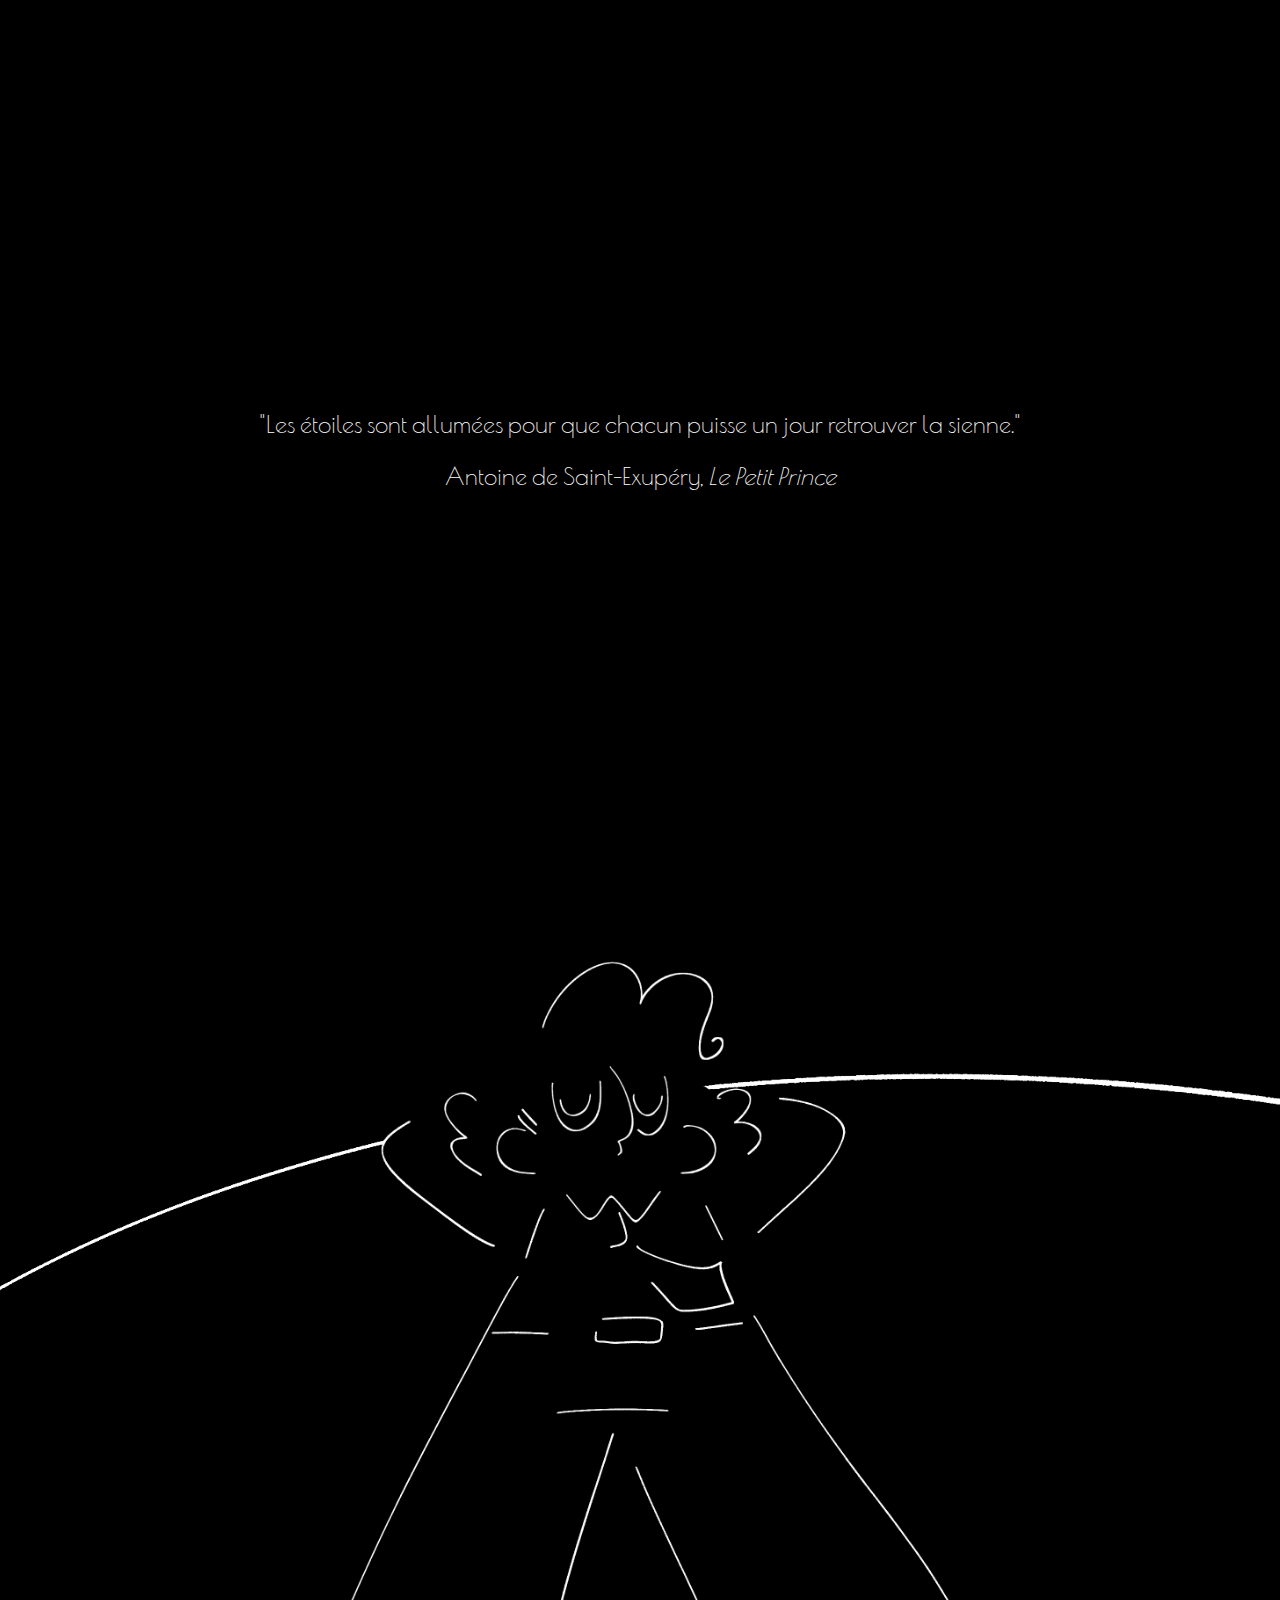
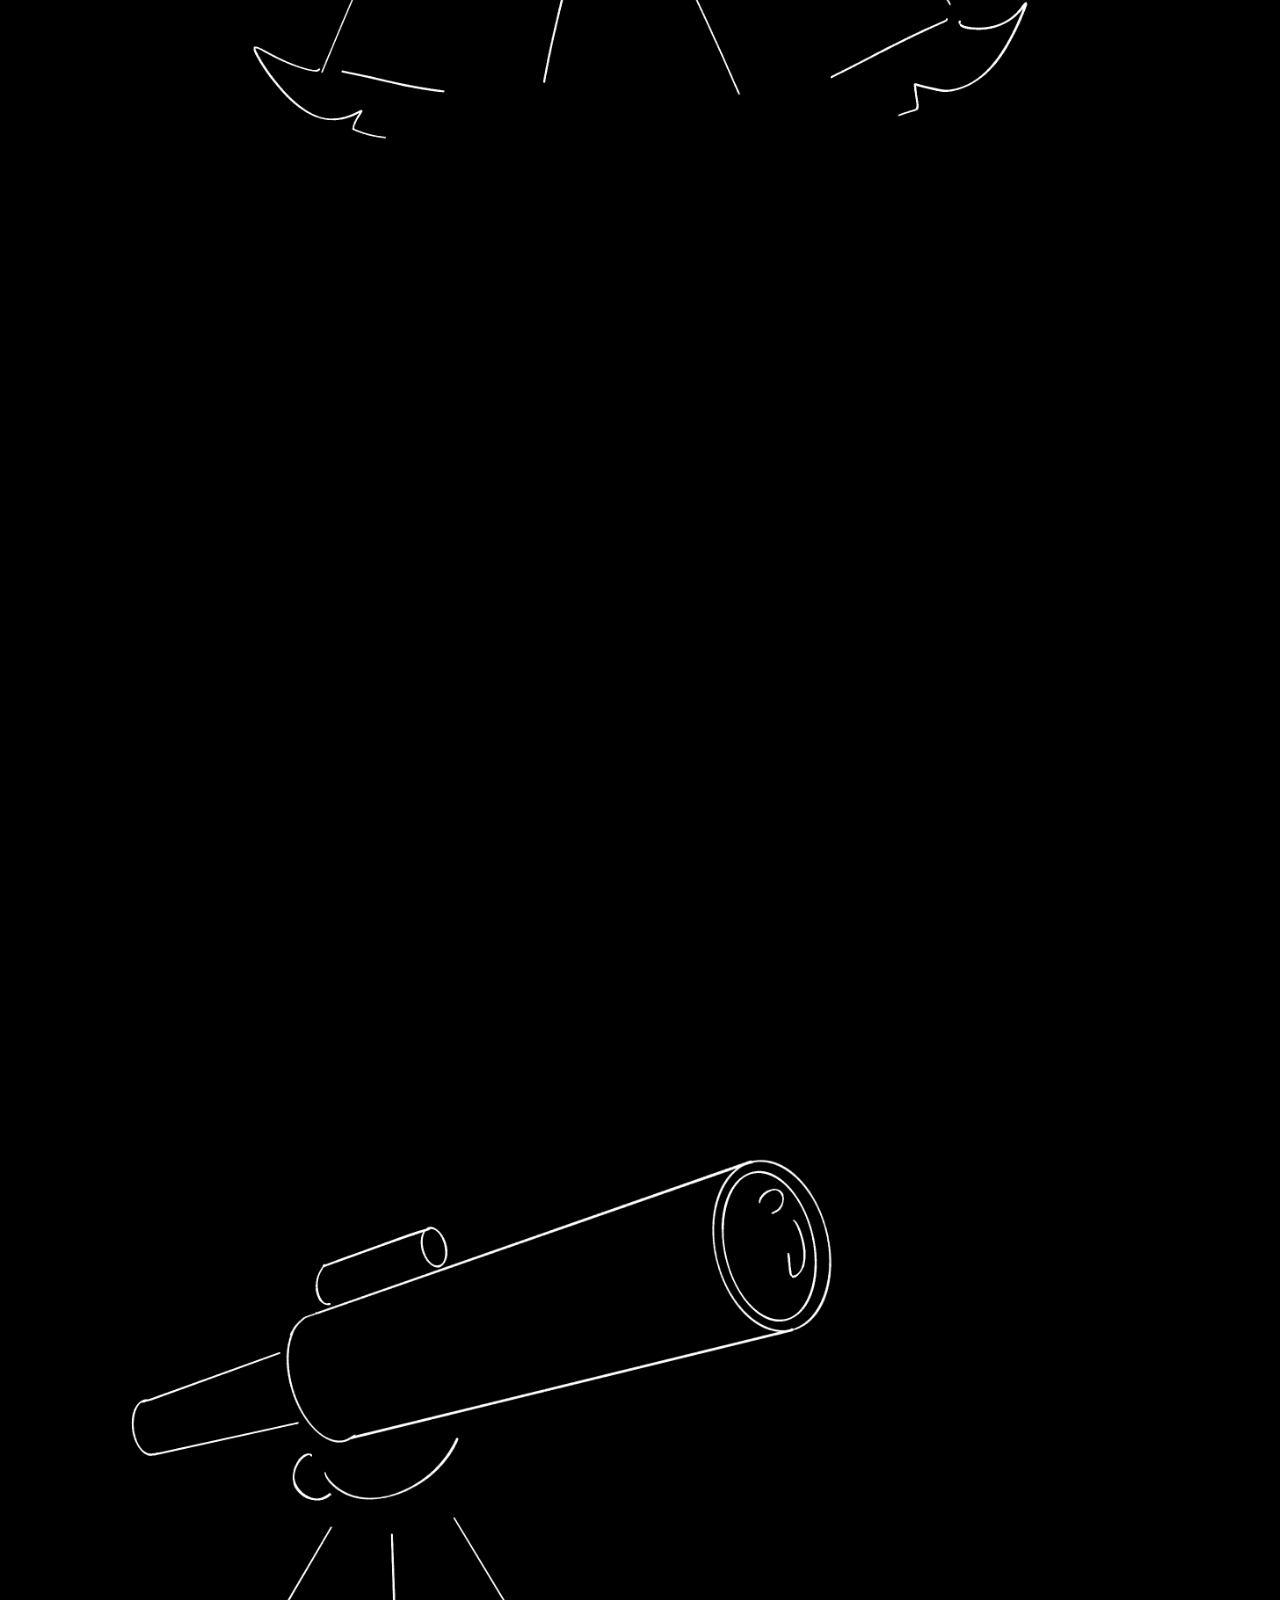
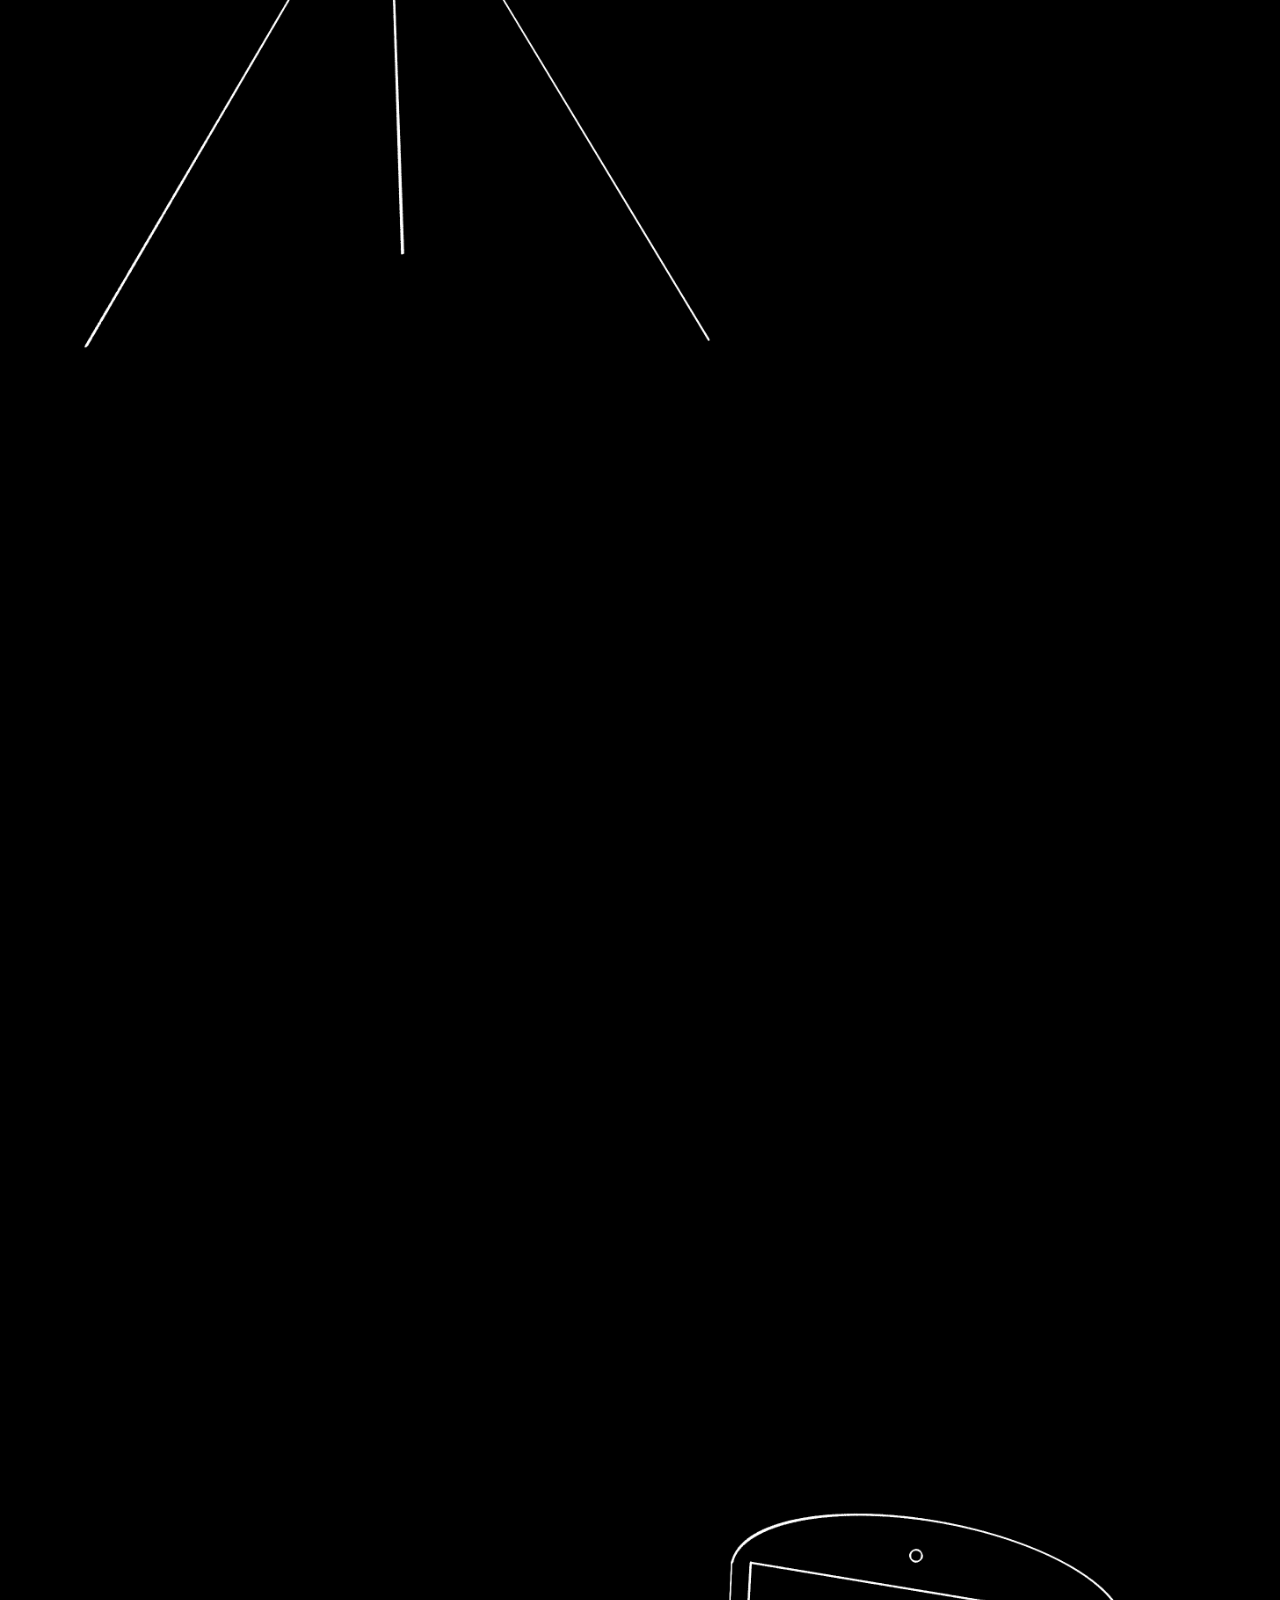
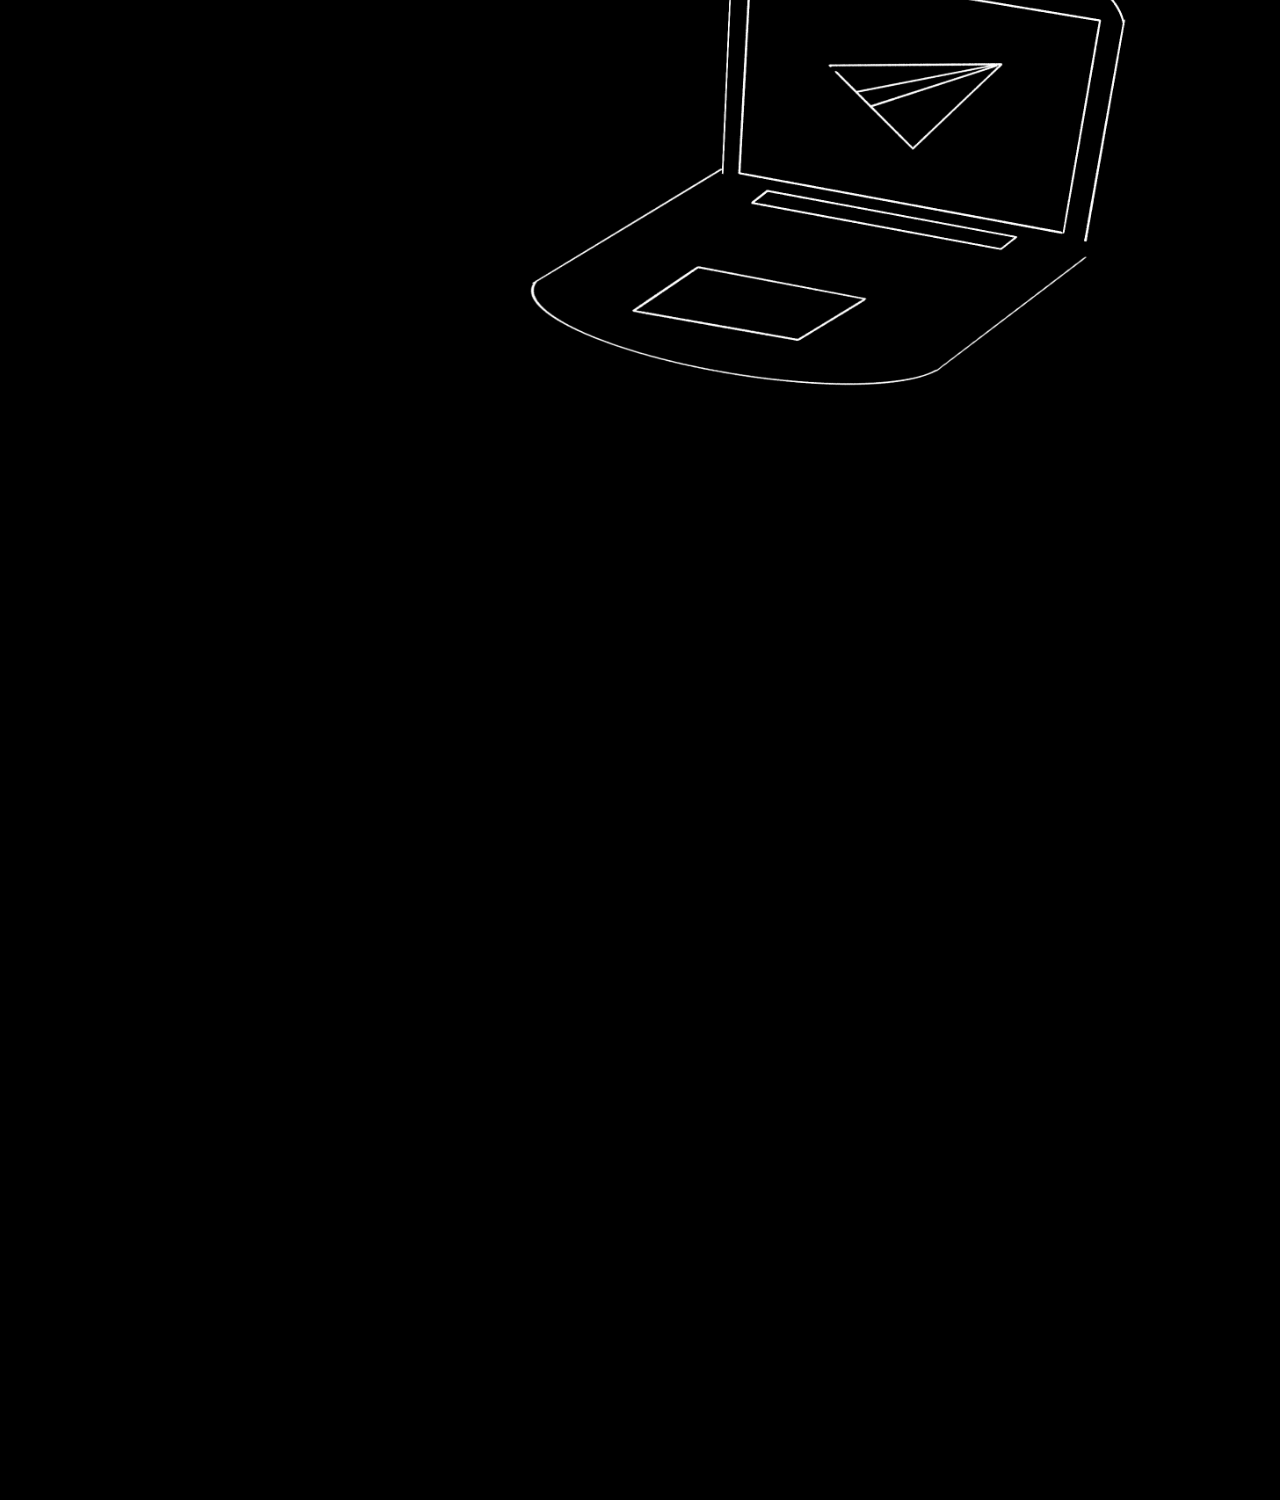
==== index.html @ 9668d1cc "initial commit" ====
<!DOCTYPE html>
<html lang="fr">

<head>
    <meta charset="UTF-8">
    <meta name="viewport" content="width=device-width, initial-scale=1.0">
    <title>Noor Da Silva - Porfolio</title>
    <link rel="preconnect" href="https://fonts.googleapis.com">
    <link rel="preconnect" href="https://fonts.gstatic.com" crossorigin>
    <link
        href="https://fonts.googleapis.com/css2?family=Poiret+One&family=Raleway:ital,wght@0,100..900;1,100..900&display=swap"
        rel="stylesheet">
    <link rel="stylesheet" href="styles.css">
</head>

<body>
    <div class="loader">
        <blockquote>
            <p>"Les étoiles sont allumées pour que chacun puisse un jour retrouver la sienne."</p>
            <p>Antoine de Saint-Exupéry, <cite>Le Petit Prince</cite></p>
        </blockquote>
    </div>

    <header id="title">
        <p>Noor Da Silva</p>
        <svg width="1366" height="386" viewBox="0 0 1366 386" fill="none" xmlns="http://www.w3.org/2000/svg">
            <path d="M52.4237 0V12M57 5.92593H48" stroke="#E9C758" stroke-width="2" />
            <path d="M79.3559 329V352M83.5 340.358H75" stroke="#E9C758" stroke-width="2" />
            <path d="M209.37 104.198L213.346 126.852M215 114.5L207.5 116" stroke="#E9C758" stroke-width="2" />
            <path d="M7.30639 185.224L5.5366 197.754M11.1417 192.077L1.8801 190.769" stroke="#E9C758"
                stroke-width="2" />
            <path d="M571.869 352.562L570.322 358.952M573.506 356.299L568.783 355.156" stroke="#E9C758"
                stroke-width="2" />
            <path
                d="M1151.68 87.353L1147.85 98.7925M1147.85 98.7925L1143.93 110.518M1147.85 98.7925L1159.43 102.666M1147.85 98.7925L1136.67 95.0478M1144.5 90.5L1151.5 106.5M1140.11 102.258L1156 95"
                stroke="#E9C758" stroke-width="2" />
            <path d="M536.455 94.3866L535.407 106.341M540.496 100.69L531.531 99.9033" stroke="#E9C758"
                stroke-width="2" />
            <path d="M559.949 71V79M563 74.9506H557" stroke="#E9C758" stroke-width="2" />
            <path d="M715.025 61.1369L717.76 72.9693M720.751 65.9686L712.146 67.9579" stroke="#E9C758"
                stroke-width="2" />
            <path d="M790.087 190.675L793.734 213.384M796.473 201.153L786.6 202.739" stroke="#E9C758"
                stroke-width="2" />
            <path d="M874.407 89V104M880 96.4074H869" stroke="#E9C758" stroke-width="2" />
            <path d="M712.932 349V360M717 354.432H709" stroke="#E9C758" stroke-width="2" />
            <path d="M694.322 175.026L692.608 182.321M696.173 179.262L690.868 178.016" stroke="#E9C758"
                stroke-width="2" />
            <path d="M1156.45 286.361L1160.41 297.689M1162.72 290.445L1154.23 293.415" stroke="#E9C758"
                stroke-width="2" />
            <path d="M1204.42 340V352M1209 345.926H1200" stroke="#E9C758" stroke-width="2" />
            <path d="M1043.42 374V386M1048 379.926H1039" stroke="#E9C758" stroke-width="2" />
            <path d="M635.86 310.031L636.988 322.982M640.976 316.03L632.01 316.811" stroke="#E9C758" stroke-width="2" />
            <path d="M1150.46 138V145M1153 141.457H1148" stroke="#E9C758" stroke-width="2" />
            <path d="M1041.16 90.2145L1037.69 102.745M1043.86 97.6214L1035.18 95.2239" stroke="#E9C758"
                stroke-width="2" />
            <path d="M404.915 292V306M410 298.914H400" stroke="#E9C758" stroke-width="2" />
            <path d="M393.458 41V34M396 37.5432H391" stroke="#E9C758" stroke-width="2" />
            <path d="M369.729 205.16L370.426 216.084M374.146 210.295L366.136 210.806" stroke="#E9C758"
                stroke-width="2" />
            <path d="M1022.53 232V237M1021 234.469H1024" stroke="#E9C758" stroke-width="2" />
            <path d="M251.458 105V112M254 108.457H249" stroke="#E9C758" stroke-width="2" />
            <path d="M909.576 139V126M905 132.58H914" stroke="#E9C758" stroke-width="2" />
            <path d="M1270.68 120.378L1266.46 132.672M1264.27 124.962L1272.78 127.887" stroke="#E9C758"
                stroke-width="2" />
            <path d="M270.783 344.072L270.276 354.059M266.47 348.798L274.46 349.203" stroke="#E9C758"
                stroke-width="2" />
            <path d="M922.915 363V386M928 374.358H918" stroke="#E9C758" stroke-width="2" />
            <path d="M172.537 220L172.276 234.997M178.001 227.503L167.002 227.312" stroke="#E9C758" stroke-width="2" />
            <path d="M819.859 245.103L816.775 255.661M822.24 251.457L814.561 249.214" stroke="#E9C758"
                stroke-width="2" />
            <path d="M1363.36 223.108L1361.55 229.87M1364.93 227.105L1360.1 225.812" stroke="#E9C758"
                stroke-width="2" />
            <path d="M1284.25 353.074L1287.11 362.032M1289.03 356.424L1282.41 358.535" stroke="#E9C758"
                stroke-width="2" />
            <path d="M1200.8 215.47L1199.51 222.367M1202.75 219.362L1197.65 218.406" stroke="#E9C758"
                stroke-width="2" />
            <line x1="57.997" y1="30.9233" x2="79.997" y2="316.923" stroke="white" stroke-width="2" />
            <line x1="66.5866" y1="11.1902" x2="193.587" y2="103.19" stroke="white" stroke-width="2" />
            <line x1="197.294" y1="130.956" x2="15.2941" y2="186.956" stroke="white" stroke-width="2" />
            <line x1="238.824" y1="122.567" x2="176.824" y2="212.567" stroke="white" stroke-width="2" />
            <line x1="892.824" y1="145.567" x2="830.823" y2="235.567" stroke="white" stroke-width="2" />
            <line x1="181.791" y1="237.388" x2="260.791" y2="339.388" stroke="white" stroke-width="2" />
            <line x1="835.791" y1="260.388" x2="914.791" y2="362.388" stroke="white" stroke-width="2" />
            <line x1="361.805" y1="226.593" x2="277.805" y2="340.593" stroke="white" stroke-width="2" />
            <line x1="1015.81" y1="249.593" x2="931.805" y2="363.593" stroke="white" stroke-width="2" />
            <line x1="267.675" y1="114.262" x2="360.675" y2="199.262" stroke="white" stroke-width="2" />
            <line x1="921.675" y1="137.262" x2="1014.67" y2="222.262" stroke="white" stroke-width="2" />
            <line x1="394.999" y1="51.9564" x2="404.999" y2="280.956" stroke="white" stroke-width="2" />
            <line x1="400.39" y1="40.0793" x2="525.39" y2="93.0793" stroke="white" stroke-width="2" />
            <line x1="380.434" y1="203.176" x2="524.434" y2="104.176" stroke="white" stroke-width="2" />
            <line x1="381.594" y1="215.196" x2="565.594" y2="351.196" stroke="white" stroke-width="2" />
            <line x1="636" y1="295" x2="636" y2="71" stroke="white" stroke-width="2" />
            <line x1="571.969" y1="74.0005" x2="699.969" y2="70.0005" stroke="white" stroke-width="2" />
            <line x1="712" y1="339.984" x2="716" y2="81.9845" stroke="white" stroke-width="2" />
            <line x1="732.144" y1="74.0104" x2="863.144" y2="93.0104" stroke="white" stroke-width="2" />
            <line x1="704.228" y1="181.026" x2="781.228" y2="199.026" stroke="white" stroke-width="2" />
            <line x1="1042" y1="110.004" x2="1041" y2="363.004" stroke="white" stroke-width="2" />
            <line x1="1056.83" y1="373.014" x2="1187.83" y2="351.014" stroke="white" stroke-width="2" />
            <line x1="1157" y1="281.057" x2="1150" y2="158.057" stroke="white" stroke-width="2" />
            <line x1="1280.15" y1="345.523" x2="1207.15" y2="226.523" stroke="white" stroke-width="2" />
            <line x1="1206.21" y1="207.385" x2="1259.21" y2="139.385" stroke="white" stroke-width="2" />
            <line x1="1281.75" y1="132.343" x2="1356.75" y2="218.343" stroke="white" stroke-width="2" />
            <line x1="1360.86" y1="239.504" x2="1294.86" y2="352.504" stroke="white" stroke-width="2" />
        </svg>
        <h1 class="sr-only">Portfolio</h1>
    </header>

    <div class="offset"></div>

    <div class="hill">
        <section id="about">
            <a href="about.html">
                <div class="container about">
                    <div class="hover">
                        <h2>À propos</h2>
                    </div>
                    <img src="img/about.png" alt="">
                </div>
            </a>
        </section>
    </div>

    <div class="offset"></div>


    <section id="projects" class="left">
        <a href="projets.html">
            <div class="container projects">
                <div class="hover">
                    <h2>Projets</h2>
                </div>
                <img src="img/projects.png" alt="">
            </div>
        </a>
    </section>

    <div class="offset"></div>

    <section id="contact" class="right">
        <a href="contact.html">
            <div class="container contact">
                <div class="hover">
                    <h2>Contact</h2>
                </div>
                <img src="img/contact.png" alt="">
            </div>
        </a>
    </section>

    <div class="offset"></div>


    <script src="script.js"></script>
</body>

</html>
---- styles.css ----
*,
*::before,
*::after {
    box-sizing: border-box;
}

.sr-only {
  border: 0 !important;
  clip: rect(1px, 1px, 1px, 1px) !important;
  -webkit-clip-path: inset(50%) !important;
    clip-path: inset(50%) !important;
  height: 1px !important;
  margin: -1px !important;
  overflow: hidden !important;
  padding: 0 !important;
  position: absolute !important;
  width: 1px !important;
  white-space: nowrap !important;
}

body {
    background-color: black;
    color: white;
    margin: 0;
    padding: 0;
    font-family: "Raleway", serif;
}

h1,
h2,
h3,
h4,
h5,
h6 {
    margin: 0;
    font-family: 'Poiret One', sans-serif;
    color: #E9C758;
}

a {
    text-decoration: none;
    display: block;
}

.loader {
    background-color: black;
    position: fixed;
    height: 100vh;
    width: 100vw;
    display: flex;
    justify-content: center;
    align-items: center;
    z-index: 1000;
    transition: opacity 0.5s ease;
    font-family: 'Poiret One', sans-serif;
    font-size: 1.5rem;
    text-align: center;
}

header {
    display: flex;
    justify-content: center;
    align-items: center;
    flex-direction: column;
    position: fixed;
    z-index: -2;
    top: 0;
    width: 100%;
    height: 100vh;
    transition: top 1.5s ease;
}

header p {
    font-family: 'Poiret One', sans-serif;
    font-size: 2rem;
    text-align: center;
    position: absolute;
    top: 0;
}

.offset {
    height: 100vh;
}

.hill {
    position: relative;
    background-image: url(img/hill.png);
    background-repeat: no-repeat;
    background-size: cover;
    width: 100vw;
    height: 100vh;
}

svg {
    margin: auto;
    width: 100%;
    height: 100%;
}

section {
    height: 100vh;
    display: flex;
    justify-content: center;
    align-items: center;
    pointer-events: none;
}

.left {
    justify-content: flex-start;
}

.right {
    justify-content: flex-end;
}

.container {
    position: relative;
    width: 100%;
    height: 100vh;
    display: flex;
    pointer-events: visible;
}

.hover {
    position: absolute;
    top: 50%;
    left: 50%;
    transform: translate(-50%, -50%);

    display: flex;
    flex-direction: column;
    justify-content: center;
    align-items: center;

    background-color: rgba(233, 199, 88, 0.75);
    border-radius: 100%;
    height: 300px;
    width: 300px;

    opacity: 0;
    transition: opacity 0.5s;
}

.hover:hover {
    opacity: 1;
}

.hover h2 {
    color: black;
    filter: blur(0px);
}


img {
    width: 100%;
    height: 100%;
    object-fit: contain;
}

@keyframes twinkle {
    0% {
        opacity: 1;
    }

    50% {
        opacity: 0;
    }

    100% {
        opacity: 1;
    }
}




/* projets */

.background {
    position: fixed;
    top: 0;
    left: 0;
    width: 100%;
    height: 100%;
    background: url('img/background2.jpg') no-repeat center center;
    background-size: cover;
    clip-path: circle(300px at 50% 50%);
    -webkit-clip-path: circle(300px at 50% 50%);
    transition: all 0.5s ease-out;
  }

  .border {
    position: fixed;
    top: 0;
    left: 0;
    width: 600px;
    height: 600px;
    border: 2px solid white;
    border-radius: 50%;
    pointer-events: none;
    transform: translate(-50%, -50%);
    transition: all 0.5s ease-out;
  }

  /* Text container to test interactions */
  .text {
    margin: auto;
    text-align: center;
    font-family: "Poiret One", sans-serif;
  }

  h1 {
    color: #E9C758;
  }

  .text a {
    color: white;
    text-decoration: none;
    font-size: 18px;
    transition: all 0.3s ease;
  }

  .text a:hover {
    color: white;
    text-shadow: 0 0 5px #ffffff;
  }

  .show {
    color: white;
    position: relative;
    z-index: 1;
  }

  .loader {
    position: fixed;
    z-index: 99;
    width: 100%;
    height: 100%;
    background-color: #000000;
    display: flex;
    justify-content: center;
    align-items: center;
    transition: all ease 1s;
  }

  .loader video {
    max-width: 1000px;
    border: #ffffff solid 2px;
    opacity: 0;
    transition: all ease 1s;
  }
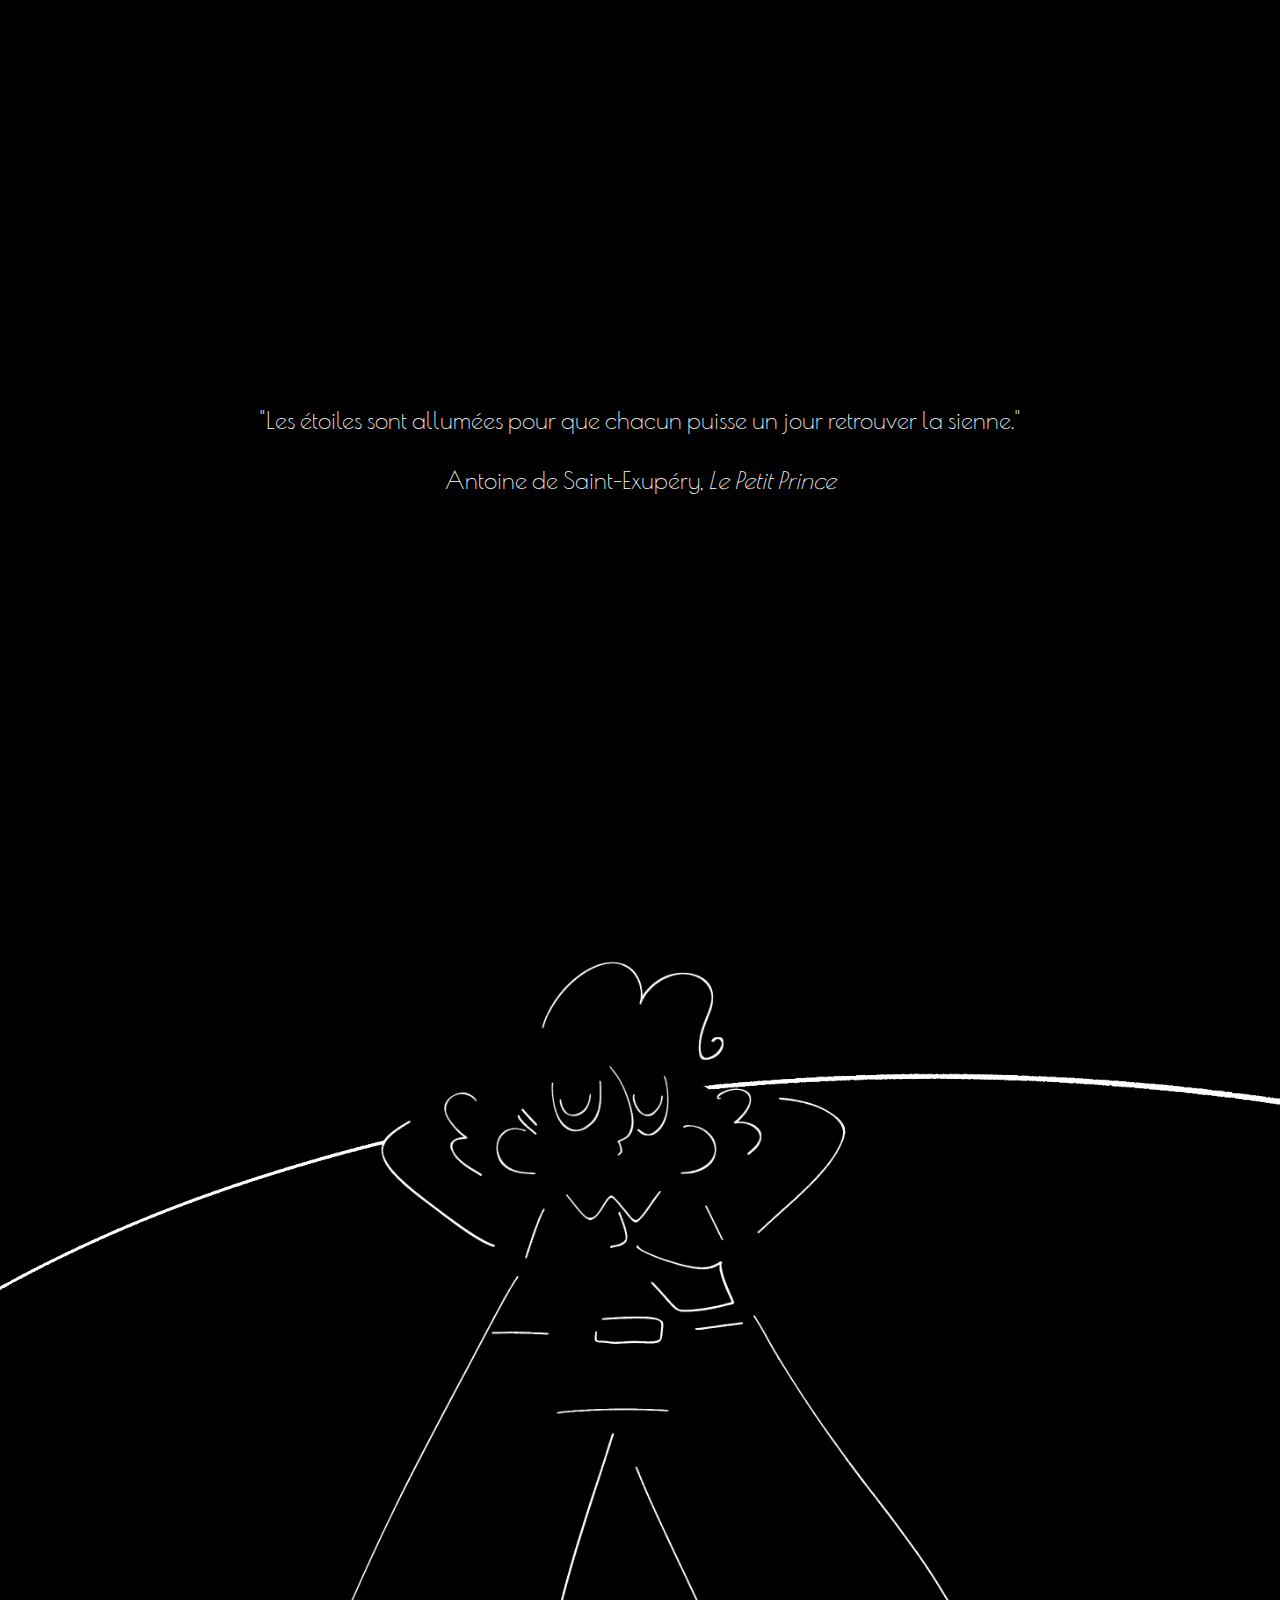
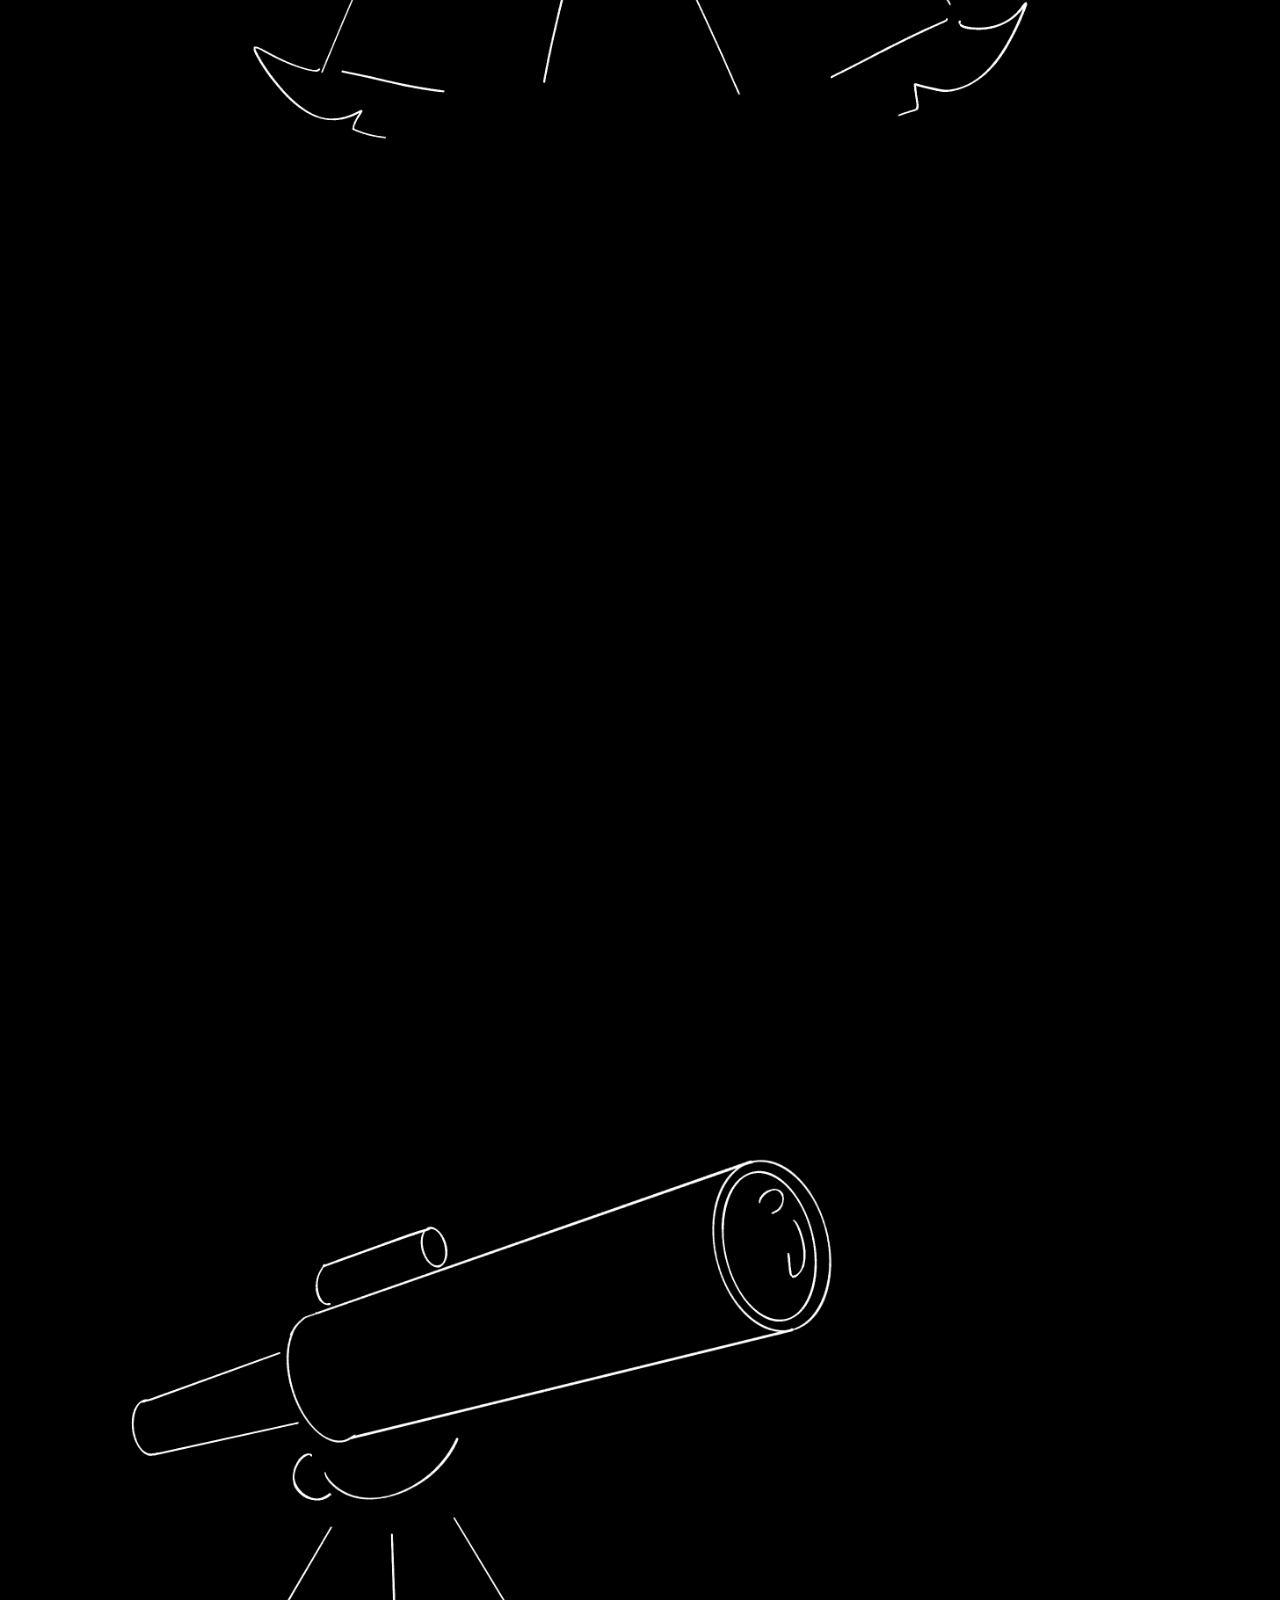
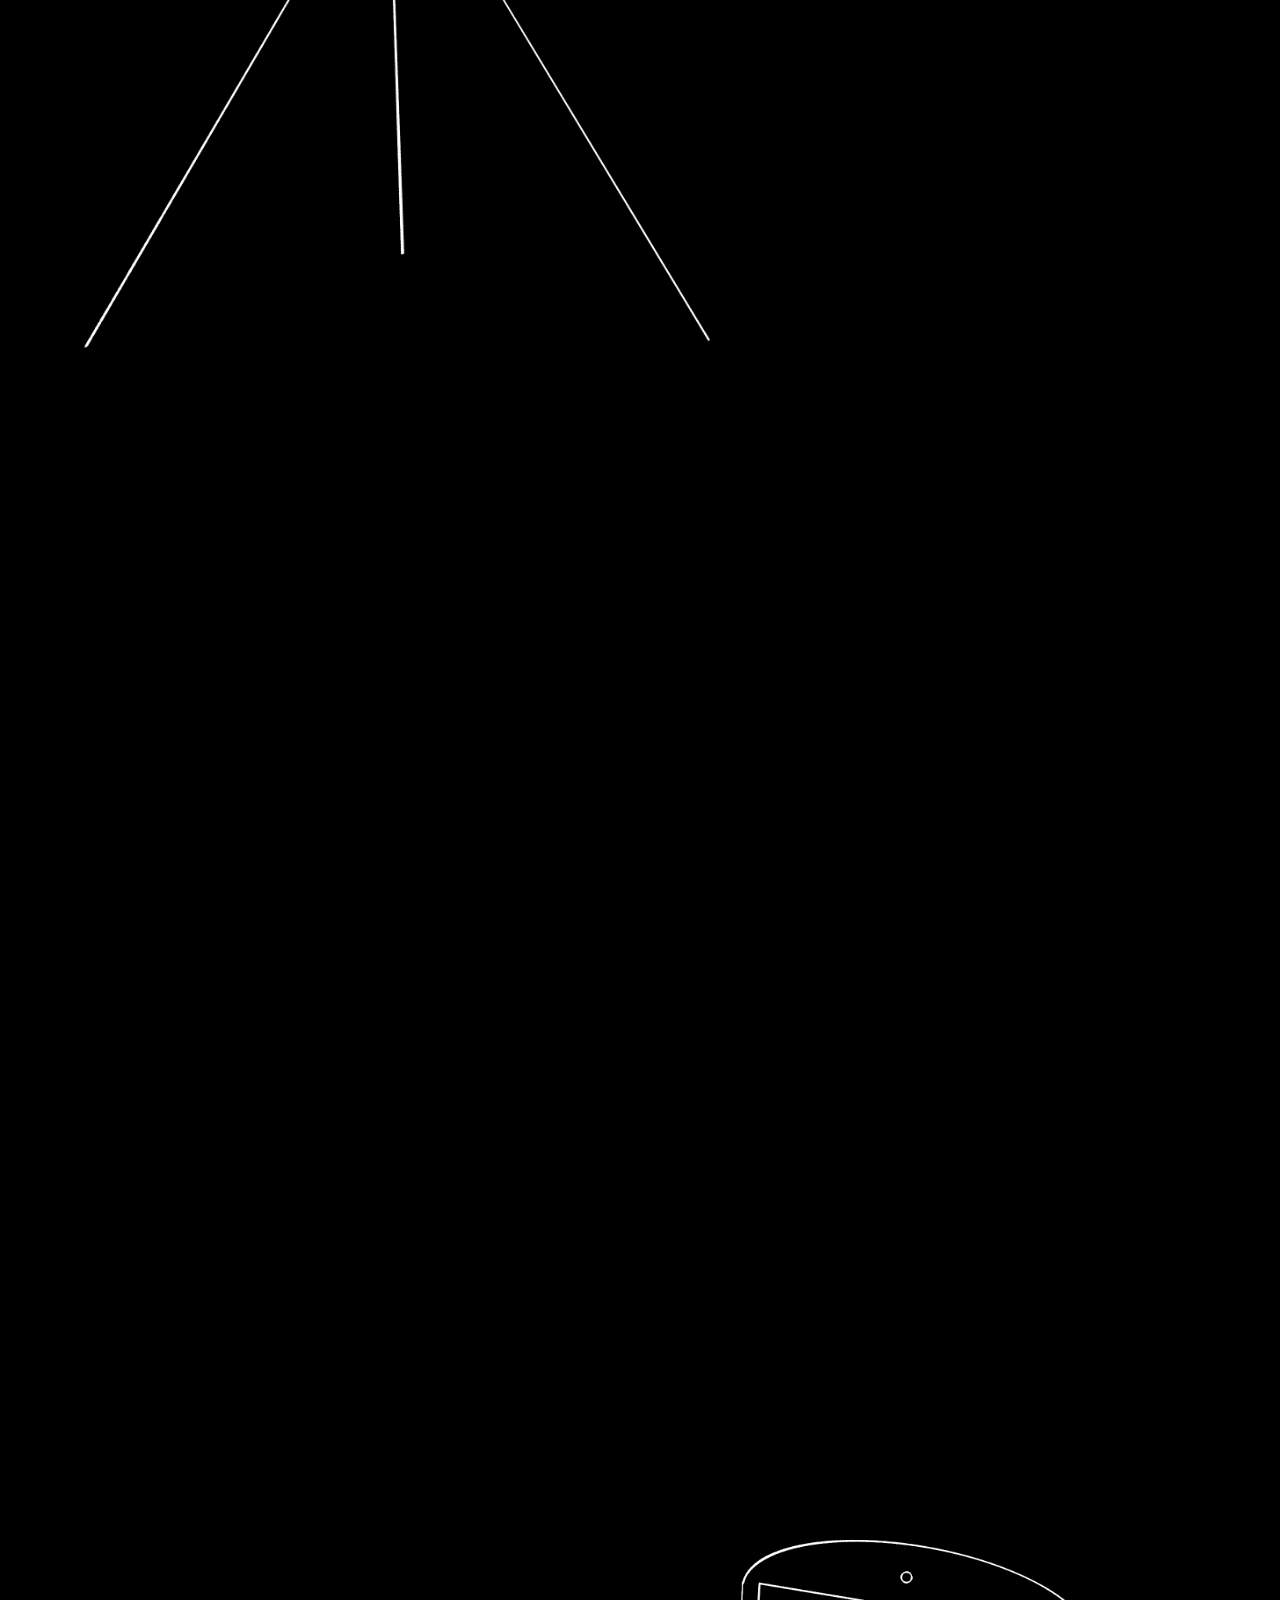
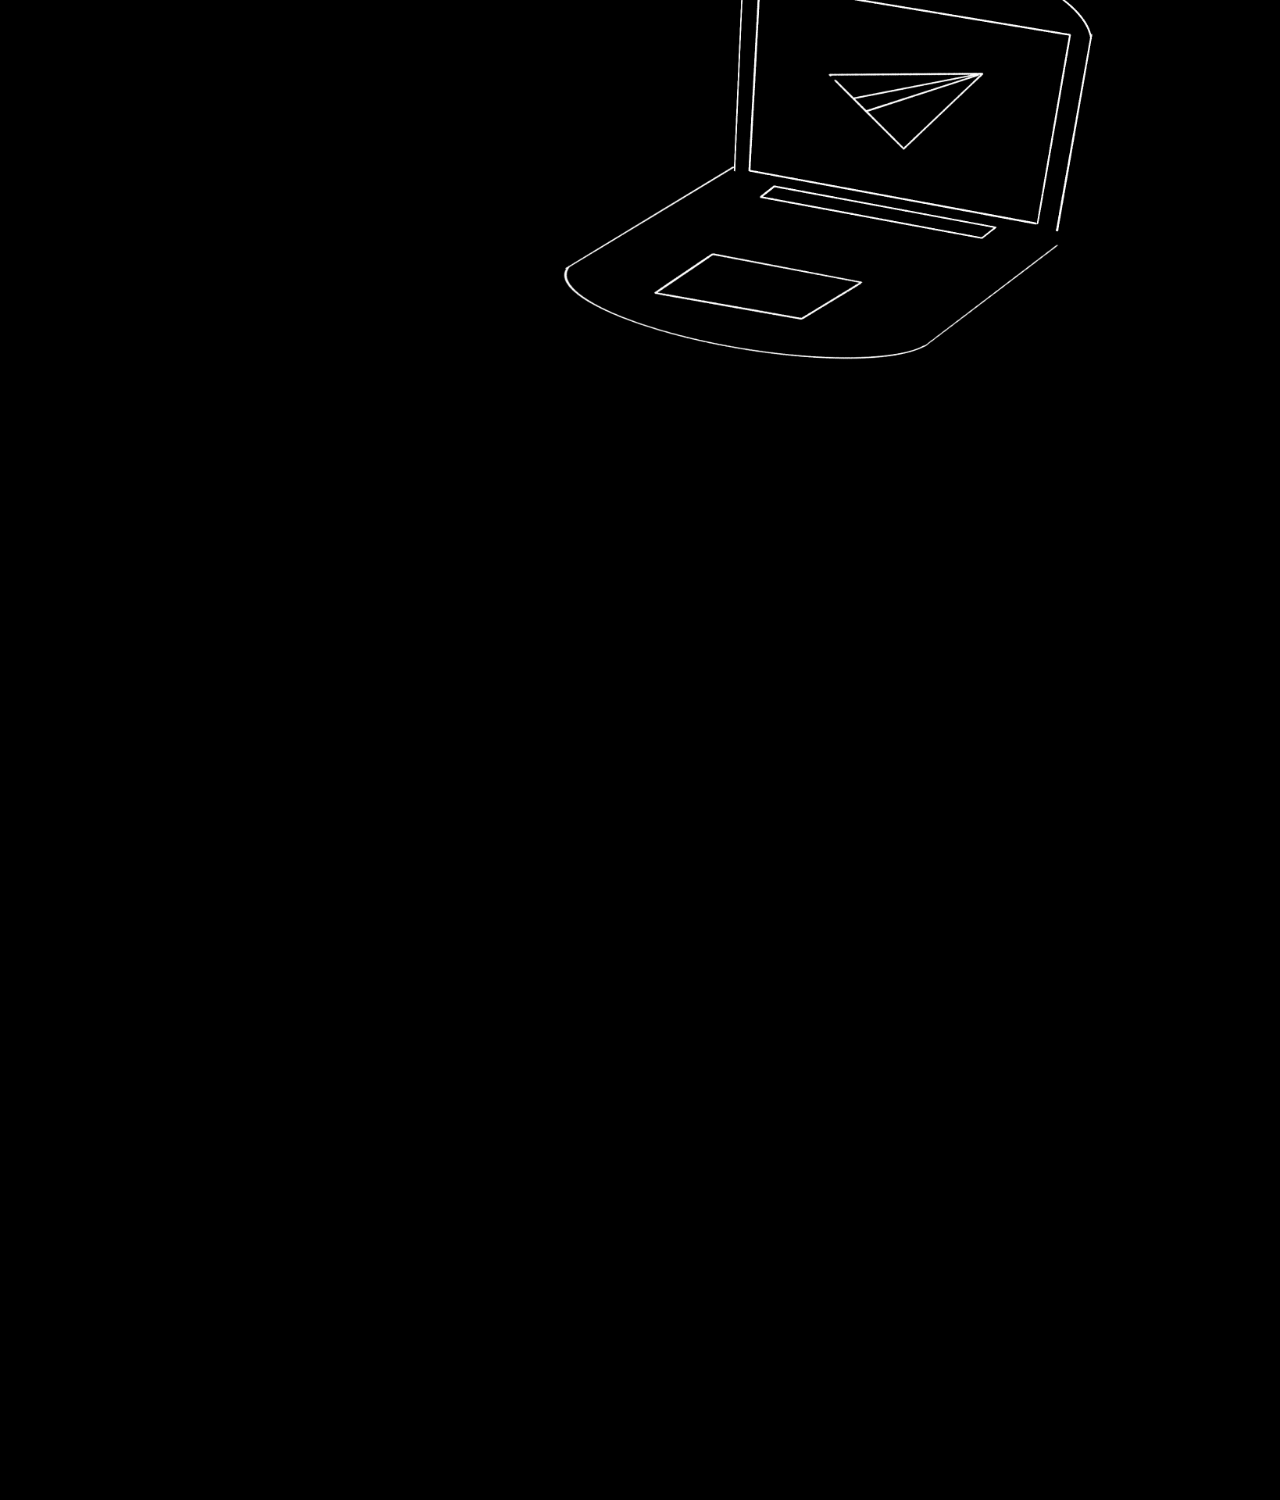
==== commit 798e55f5: "add favicon" ====
--- a/index.html
+++ b/index.html
@@ -11,6 +11,7 @@
         href="https://fonts.googleapis.com/css2?family=Poiret+One&family=Raleway:ital,wght@0,100..900;1,100..900&display=swap"
         rel="stylesheet">
     <link rel="stylesheet" href="styles.css">
+    <link rel="shortcut icon" href="favicon.png" type="image/x-icon">
 </head>
 
 <body>
@@ -104,9 +105,7 @@
         </svg>
         <h1 class="sr-only">Portfolio</h1>
     </header>
-
     <div class="offset"></div>
-
     <div class="hill">
         <section id="about">
             <a href="about.html">
@@ -119,10 +118,7 @@
             </a>
         </section>
     </div>
-
     <div class="offset"></div>
-
-
     <section id="projects" class="left">
         <a href="projets.html">
             <div class="container projects">
@@ -133,9 +129,7 @@
             </div>
         </a>
     </section>
-
     <div class="offset"></div>
-
     <section id="contact" class="right">
         <a href="contact.html">
             <div class="container contact">
@@ -146,7 +140,6 @@
             </div>
         </a>
     </section>
-
     <div class="offset"></div>
 
 
--- a/styles.css
+++ b/styles.css
@@ -1,3 +1,8 @@
+:root {
+    --gold: #E9C758;
+    --darkblue: #050218;
+}
+
 *,
 *::before,
 *::after {
@@ -5,20 +10,21 @@
 }
 
 .sr-only {
-  border: 0 !important;
-  clip: rect(1px, 1px, 1px, 1px) !important;
-  -webkit-clip-path: inset(50%) !important;
+    border: 0 !important;
+    clip: rect(1px, 1px, 1px, 1px) !important;
+    -webkit-clip-path: inset(50%) !important;
     clip-path: inset(50%) !important;
-  height: 1px !important;
-  margin: -1px !important;
-  overflow: hidden !important;
-  padding: 0 !important;
-  position: absolute !important;
-  width: 1px !important;
-  white-space: nowrap !important;
+    height: 1px !important;
+    margin: -1px !important;
+    overflow: hidden !important;
+    padding: 0 !important;
+    position: absolute !important;
+    width: 1px !important;
+    white-space: nowrap !important;
 }
 
 body {
+    line-height: 1.5;
     background-color: black;
     color: white;
     margin: 0;
@@ -34,16 +40,25 @@
 h6 {
     margin: 0;
     font-family: 'Poiret One', sans-serif;
-    color: #E9C758;
+    color: var(--gold);
 }
 
 a {
     text-decoration: none;
     display: block;
+    color: white;
+}
+
+li {
+    list-style: none;
+}
+
+ul {
+    padding: 0;
 }
 
 .loader {
-    background-color: black;
+    background-color: #050218;
     position: fixed;
     height: 100vh;
     width: 100vw;
@@ -63,10 +78,10 @@
     align-items: center;
     flex-direction: column;
     position: fixed;
-    z-index: -2;
+    z-index: -1;
     top: 0;
     width: 100%;
-    height: 100vh;
+    height: 100%;
     transition: top 1.5s ease;
 }
 
@@ -91,7 +106,7 @@
     height: 100vh;
 }
 
-svg {
+header svg {
     margin: auto;
     width: 100%;
     height: 100%;
@@ -151,7 +166,7 @@
 }
 
 
-img {
+.container img {
     width: 100%;
     height: 100%;
     object-fit: contain;
@@ -182,56 +197,105 @@
     left: 0;
     width: 100%;
     height: 100%;
-    background: url('img/background2.jpg') no-repeat center center;
+    background-color: var(--darkblue);
     background-size: cover;
     clip-path: circle(300px at 50% 50%);
     -webkit-clip-path: circle(300px at 50% 50%);
     transition: all 0.5s ease-out;
-  }
-
-  .border {
-    position: fixed;
-    top: 0;
-    left: 0;
-    width: 600px;
-    height: 600px;
-    border: 2px solid white;
-    border-radius: 50%;
-    pointer-events: none;
+}
+
+
+.wrapper-grid {
+    display: grid;
+    grid-template-columns: 1fr 1fr 1fr 1fr 1fr;
+    grid-template-rows: 1fr 1fr 1fr;
+    grid-template-areas:
+        "a b c d e"
+        "f g h i j"
+        "k l m n o";
+    height: 100vh;
+    width: 100vw;
+    padding: 20px;
+}
+
+.background h1 {
+    font-size: 3rem;
+}
+
+.background .center {
+    position: absolute;
+    top: 50%;
+    left: 50%;
     transform: translate(-50%, -50%);
-    transition: all 0.5s ease-out;
-  }
-
-  /* Text container to test interactions */
-  .text {
-    margin: auto;
+
+    display: flex;
+    flex-direction: column;
+    width: fit-content;
+    gap: 20px;
+    justify-content: center;
+    align-items: center;
+}
+
+.center a {
     text-align: center;
-    font-family: "Poiret One", sans-serif;
-  }
-
-  h1 {
-    color: #E9C758;
-  }
-
-  .text a {
-    color: white;
-    text-decoration: none;
-    font-size: 18px;
-    transition: all 0.3s ease;
-  }
-
-  .text a:hover {
-    color: white;
-    text-shadow: 0 0 5px #ffffff;
-  }
-
-  .show {
+    padding: 10px 12px;
+    border: #ffffff00 solid 1px;
+    width: fit-content;
+    transition: all 0.2s ease;
+}
+
+.center a:hover {
+    border: #ffffff solid 1px;
+}
+
+.link {
+    display: flex;
+    justify-content: center;
+    align-items: center;
+    cursor: pointer;
+    max-width: 250px;
+    transform: scale(1);
+    transform-origin: center;
+    transition: all 0.2s ease;
+}
+
+.link svg {
+    width: 100%;
+    height: 100%;
+}
+
+.link:hover {
+    transform: scale(1.1);
+}
+
+.link:nth-child(1) {
+    grid-area: c;
+}
+
+.link:nth-child(2) {
+    grid-area: f;
+}
+
+.link:nth-child(3) {
+    grid-area: l;
+}
+
+.link:nth-child(4) {
+    grid-area: n;
+}
+
+.link:nth-child(5) {
+    grid-area: j;
+}
+
+.tools {
     color: white;
     position: relative;
     z-index: 1;
-  }
-
-  .loader {
+    padding: 25px;
+}
+
+.loader {
     position: fixed;
     z-index: 99;
     width: 100%;
@@ -241,11 +305,518 @@
     justify-content: center;
     align-items: center;
     transition: all ease 1s;
-  }
-
-  .loader video {
+}
+
+.loader video {
     max-width: 1000px;
     border: #ffffff solid 2px;
     opacity: 0;
     transition: all ease 1s;
-  }+}
+
+.popup {
+    position: fixed;
+    top: 50%;
+    left: 50%;
+    transform: translate(-50%, -50%);
+    z-index: 100;
+    width: 100vw;
+    height: 100vh;
+    background-color: rgba(0, 0, 0, 0.5);
+    display: none;
+    justify-content: center;
+    align-items: center;
+    transition: all ease 1s;
+}
+
+.content {
+    position: relative;
+    max-width: 1000px;
+    width: 100%;
+    max-height: 500px;
+    height: 100%;
+    border: solid white 2px;
+    background-color: #000000;
+    display: grid;
+    padding: 20px;
+    align-items: center;
+    grid-template-columns: 1fr 1fr;
+    grid-template-rows: 1fr 1fr 1fr 2fr 2fr;
+    grid-template-areas:
+        "a b"
+        "c d"
+        "c f"
+        "c h"
+        "i i";
+}
+
+.content h2 {
+    grid-area: a;
+    font-size: 2rem;
+}
+
+.content .info {
+    grid-area: d;
+}
+
+.content .technologies {
+    grid-area: f;
+    display: flex;
+    gap: 1.5rem;
+    justify-content: center;
+    align-items: center;
+}
+
+.content .skills {
+    grid-area: h;
+}
+
+.content .desc {
+    grid-area: i;
+}
+
+.content a {
+    grid-area: c;
+}
+
+.image {
+    position: relative;
+    height: auto;
+    max-width: 450px;
+}
+
+.image p {
+    margin: 0;
+
+    position: absolute;
+    top: 50%;
+    left: 50%;
+    transform: translate(-50%, -50%);
+    height: 100%;
+    width: 100%;
+    background-color: rgba(0, 0, 0, 0.75);
+
+    display: flex;
+    justify-content: center;
+    align-items: center;
+
+    color: white;
+    opacity: 0;
+    transition: all 0.3s ease;
+}
+
+.content img {
+    max-width: 450px;
+}
+
+.image p:hover {
+    opacity: 1;
+}
+
+.button {
+    cursor: pointer;
+    position: absolute;
+    top: 0;
+    right: 0;
+    padding: 25px 30px;
+    font-weight: bold;
+}
+
+/* à propos */
+
+.about h1 {
+    font-size: 5rem;
+}
+
+.about p {
+    max-width: 700px;
+}
+
+.about h2 {
+    text-align: center;
+    font-size: 2rem;
+}
+
+.wrapper-flex {
+    display: flex;
+    justify-content: center;
+    align-items: center;
+    gap: 50px;
+    padding: 25px;
+}
+
+.biographie {
+    padding: 25px;
+    font-size: 1.2rem;
+    line-height: 2;
+
+    display: flex;
+    justify-content: center;
+    align-items: center;
+}
+
+.biographie img {
+    height: 100%;
+    width: 100%;
+}
+
+.img-container {
+    display: flex;
+    justify-content: center;
+    align-items: center;
+    height: 100vh;
+    align-self: center;
+}
+
+.biographie a {
+    margin-bottom: 75px;
+    font-size: 1rem;
+}
+
+.about a {
+    padding: 10px 15px;
+    width: fit-content;
+    transition: all 0.2s ease;
+    border: #ffffff00 solid 1px;
+}
+
+.about a:hover {
+    border: #ffffff solid 1px;
+}
+
+.technical-skills {
+    display: grid;
+    grid-template-columns: 1fr 1fr;
+    grid-template-rows: auto auto;
+    grid-template-areas:
+        "a a"
+        "b c";
+    justify-content: center;
+    align-items: center;
+    gap: 50px;
+}
+
+.technical-skills .skills-title {
+    grid-area: a;
+    margin: auto;
+    display: flex;
+    flex-direction: column;
+    justify-content: center;
+    align-items: center;
+    gap: 1rem;
+}
+
+.technical-skills div {
+    width: 200px;
+}
+
+.technical-skills .languages {
+    grid-area: b;
+    margin-left: auto;
+    text-align: right;
+}
+
+.technical-skills .softwares {
+    grid-area: c;
+    margin-right: auto;
+}
+
+.testimonials {
+    display: flex;
+    justify-content: center;
+    align-items: center;
+    gap: 50px;
+    flex-direction: column;
+    padding: 25px;
+}
+
+.testimonials blockquote {
+    margin: 0;
+    padding: 0;
+    max-width: 700px;
+}
+
+.cite {
+    font-size: 1.2rem;
+    font-family: 'Poiret One', sans-serif;
+}
+
+.opquast {
+    padding: 25px;
+    width: fit-content;
+    margin: auto;
+}
+
+.opquast h2 {
+    margin-bottom: 50px;
+}
+
+hr {
+    width: 50%;
+    margin: 50px auto;
+}
+
+.contact {
+    padding: 50px;
+}
+
+.contact a {
+    margin: auto;
+}
+
+@keyframes fadeIn {
+    from {
+        transform: translateY(50px);
+        opacity: 0;
+    }
+
+    to {
+        transform: translateY(0);
+        opacity: 1;
+    }
+}
+
+.fade-in-up {
+    animation: 0.75s both fadeIn;
+}
+
+
+/* contact */
+
+.position {
+    display: flex;
+    justify-content: center;
+    align-items: center;
+    flex-direction: column;
+    height: 100vh;
+    width: 100vw;
+    padding: 50px;
+}
+
+.contact-page {
+    border: #ffffff solid 2px;
+    width: 100%;
+    height: 100%;
+    padding: 50px;
+    display: grid;
+    grid-template-columns: 1fr 2fr 1fr;
+    grid-template-rows: auto auto auto;
+    grid-template-areas:
+        "a b c"
+        "d d d"
+        "e e e";
+    align-items: center;
+    overflow-y: scroll;
+}
+
+.contact-page a {
+    grid-area: a;
+    padding: 10px 15px;
+    width: fit-content;
+    height: fit-content;
+    transition: all 0.2s ease;
+    border: #ffffff00 solid 1px;
+}
+
+.contact-page a:hover {
+    border: #ffffff solid 1px;
+}
+
+.contact-page h1 {
+    grid-area: b;
+    font-size: 3rem;
+    text-align: center;
+}
+
+form {
+    grid-area: d;
+    justify-self: center;
+    width: 75%;
+    display: grid;
+    grid-template-columns: 1fr 1fr;
+    grid-template-rows: auto auto auto;
+    grid-template-areas:
+        "a a"
+        "b c"
+        "d d";
+    align-items: center;
+    justify-content: center;
+}
+
+form p {
+    margin: auto;
+    padding: 10px;
+}
+
+form label {
+    display: block;
+    font-family: 'Poiret One', sans-serif;
+    color: var(--gold);
+    font-size: 1.5rem;
+}
+
+form input:not([type='submit']),
+textarea {
+    width: 400px;
+    height: 2rem;
+}
+
+textarea {
+    height: 296px;
+}
+
+.required {
+    grid-area: a;
+}
+
+.mail-info {
+    grid-area: b;
+    height: 360px;
+}
+
+.message {
+    grid-area: c;
+    height: 360px;
+}
+
+.submit {
+    padding: 10px;
+    grid-area: d;
+    height: fit-content;
+    background-color: black;
+    border: #ffffff solid 1px;
+    color: white;
+    font-family: 'Poiret One', sans-serif;
+    font-size: 1rem;
+    margin: auto;
+    text-align: center;
+    transition: all ease 0.2s;
+}
+
+.submit:hover {
+    background-color: var(--gold);
+    border-color: var(--gold);
+    color: black;
+    border-radius: 20px;
+}
+
+.error {
+    color: red;
+}
+
+.reseaux {
+    grid-area: e;
+    display: flex;
+    justify-content: center;
+    align-items: center;
+    gap: 50px;
+}
+
+.reseaux a {
+    padding: 10px 12px;
+    width: 100px;
+    text-align: center;
+    border: #ffffff00 solid 1px;
+    transition: all ease 0.2s;
+}
+
+.reseaux a:hover {
+    border: #ffffff solid 1px;
+}
+
+
+/*responsive*/
+
+@media screen and (max-width: 768px) {
+    .hover {
+        opacity: 1;
+    }
+
+    .loader video {
+        max-width: 500px;
+        width: 150vw;
+        border: none;
+    }
+
+    a[href='index.html'],
+    .about a {
+        border: #ffffff solid 1px;
+    }
+
+    .about h1 {
+        line-height: normal;
+        margin-bottom: 20px;
+    }
+
+    .biographie img {
+        display: none;
+    }
+
+
+    form {
+        display: flex;
+        flex-direction: column;
+        align-items: center;
+        justify-content: center;
+        width: 100%;
+    }
+
+    input:not([type='submit']),
+    textarea, .message, .mail-info {
+        width: 100%;
+    }
+
+    .contact-page {
+        padding: 5px;
+        display: flex;
+        flex-direction: column;
+    }
+
+    .contact-page a {
+        font-size: 0.8rem;
+    }
+
+    .reseaux {
+        gap: 10px;
+    }
+    
+    .tools {
+        display: none;
+    }
+
+    .background {
+        width: fit-content;
+        height: fit-content;
+    }
+
+    .wrapper-grid {
+        grid-template-columns: 1fr 1fr;
+        grid-template-rows: 1fr 1fr 1fr 1fr 1fr;
+        grid-template-areas: 
+            "f j"
+            "c c"
+            "a a"
+            "l n"
+            "l n";
+    }
+
+    .content {
+        display: flex;
+        padding: 5px;
+        flex-direction: column;
+        overflow-y: scroll;
+        overflow-x: hidden;
+    }
+
+    .info {
+        text-align: center;
+    }
+
+    .competences {
+        text-align: center;
+    }
+
+    .image p {
+        opacity: 1;
+    }
+}